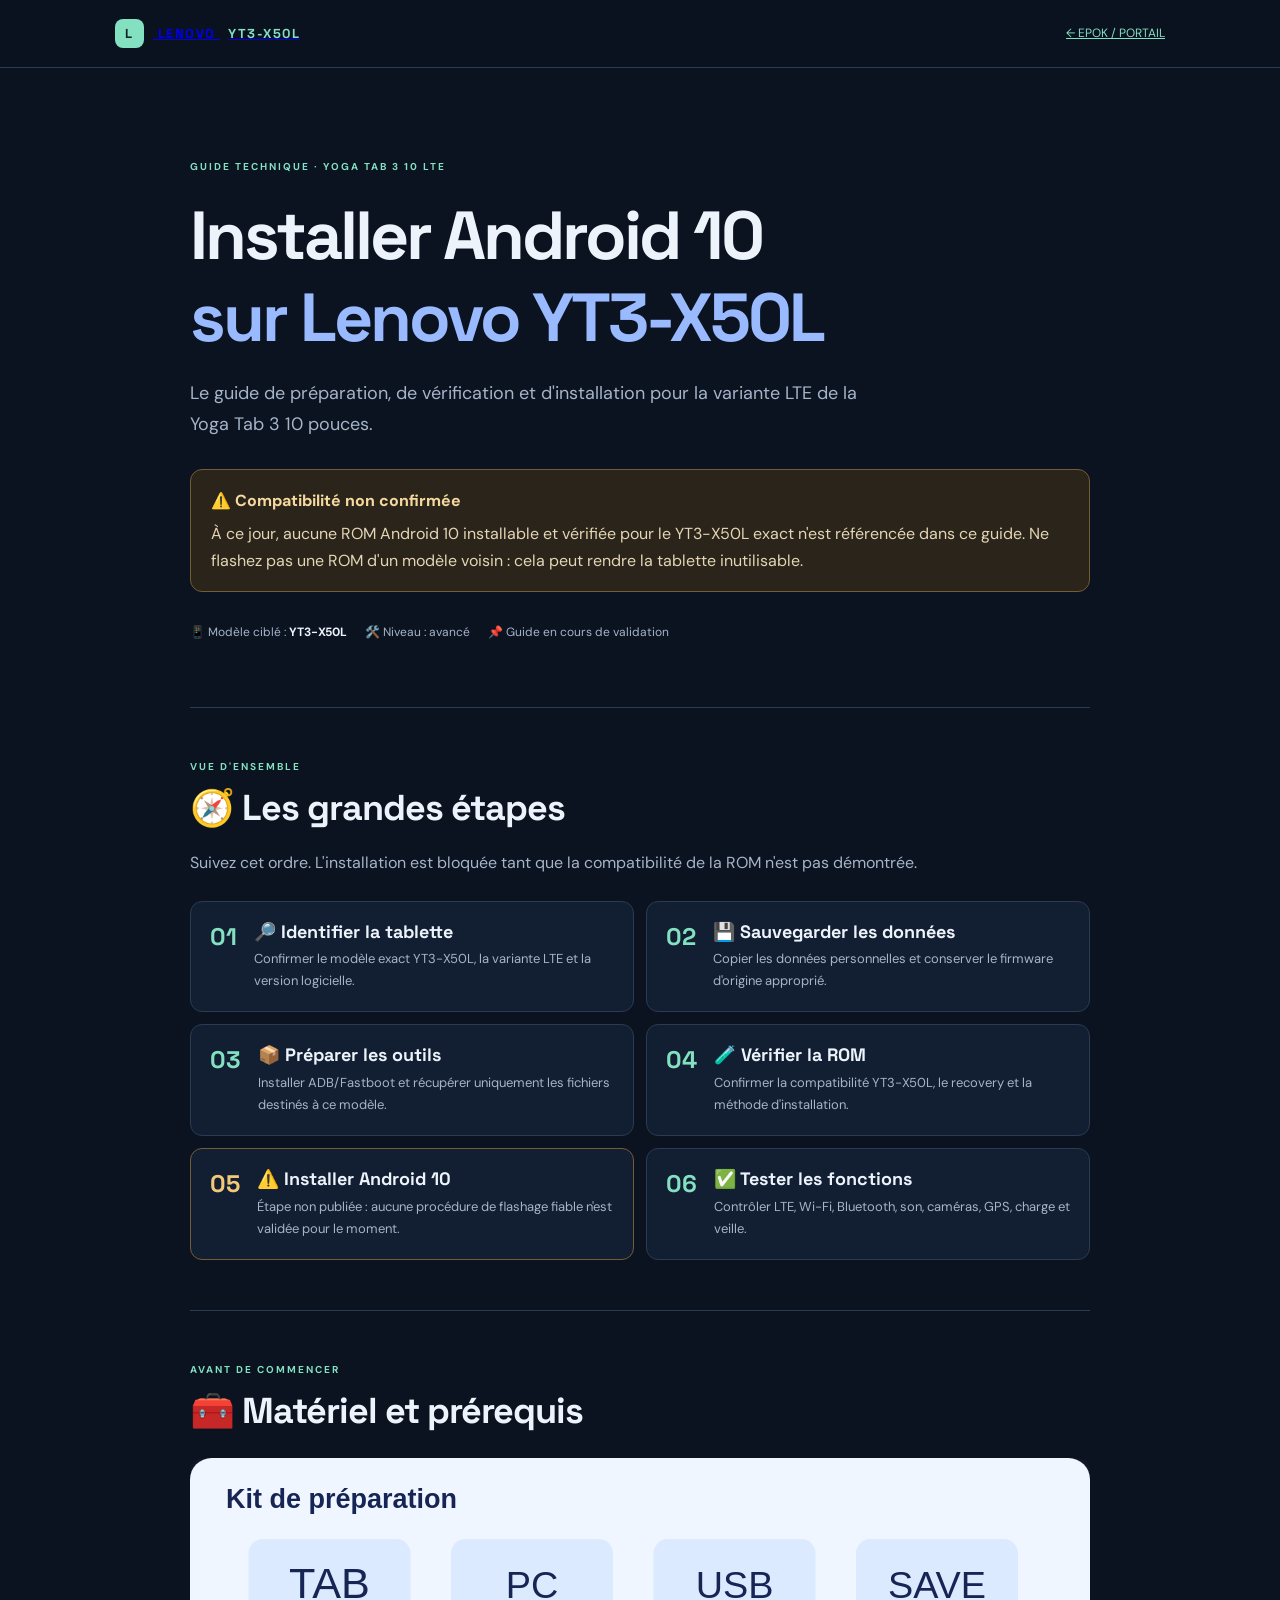
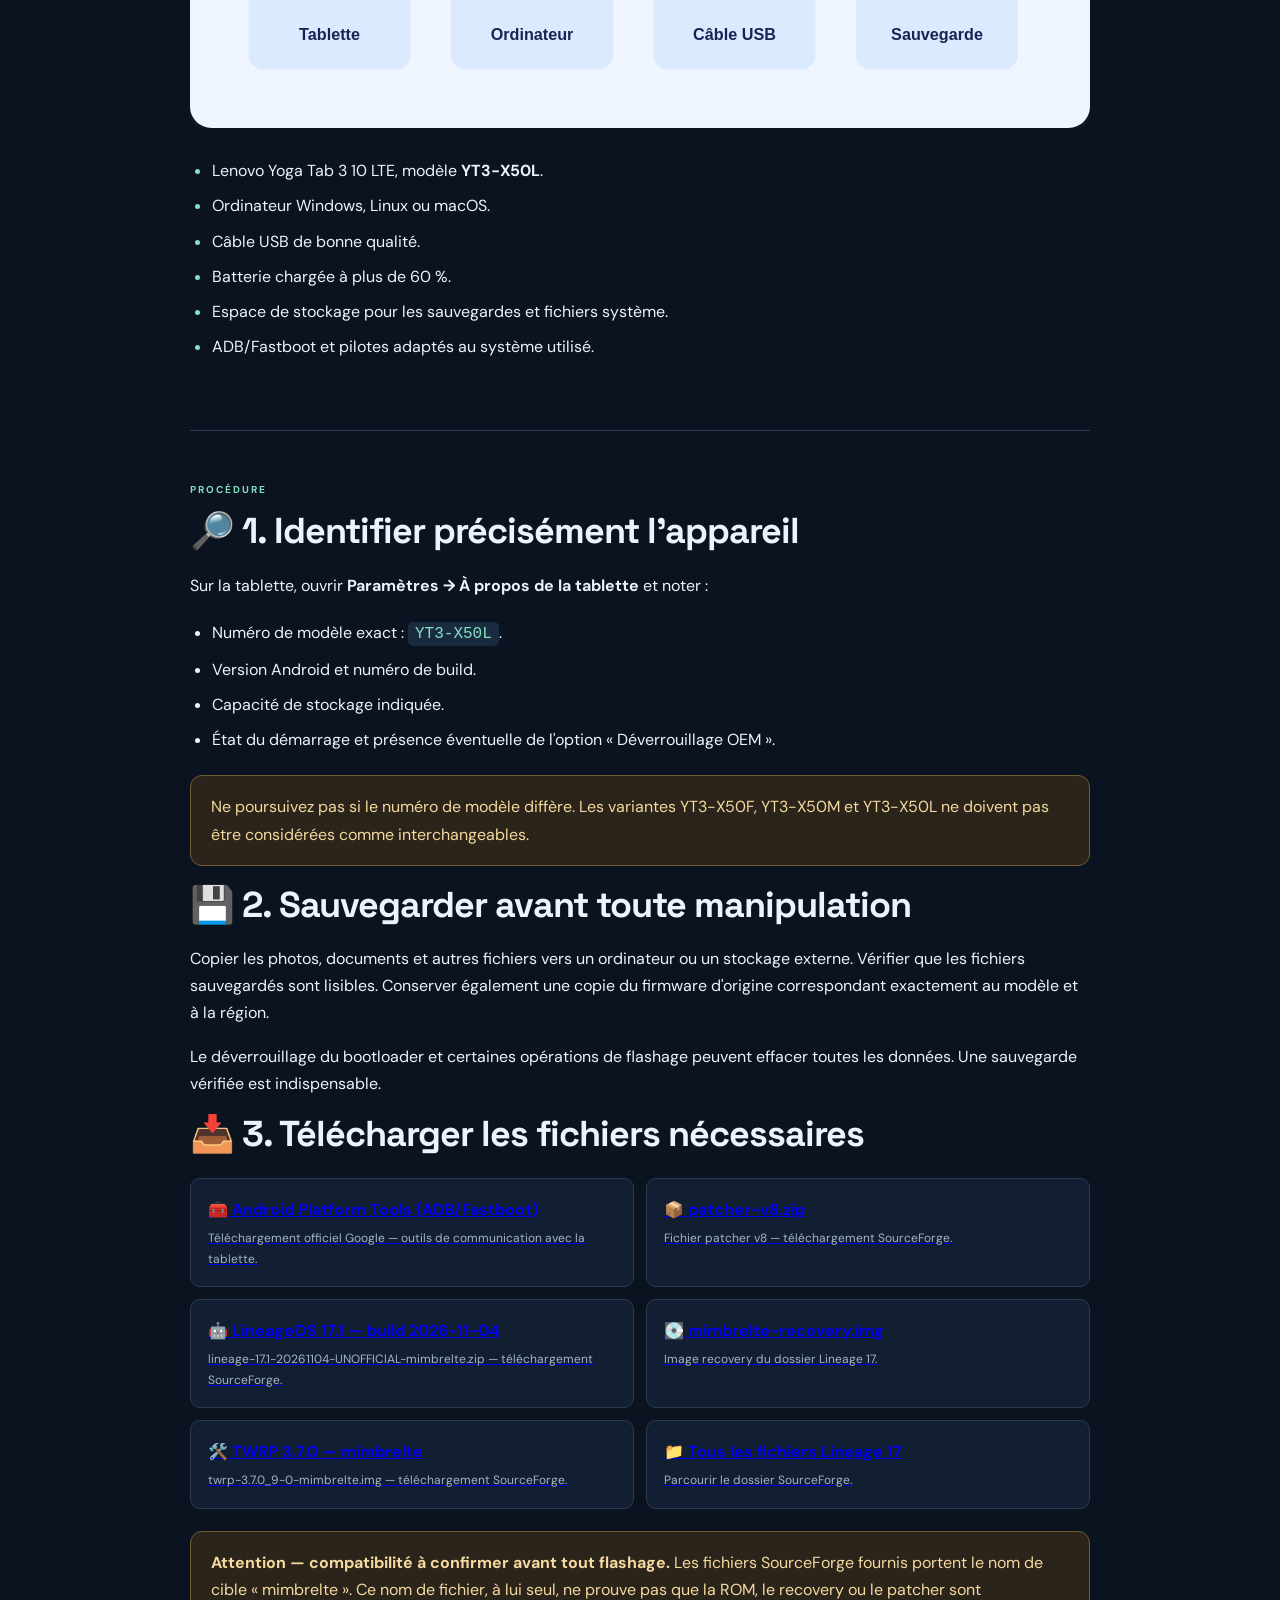
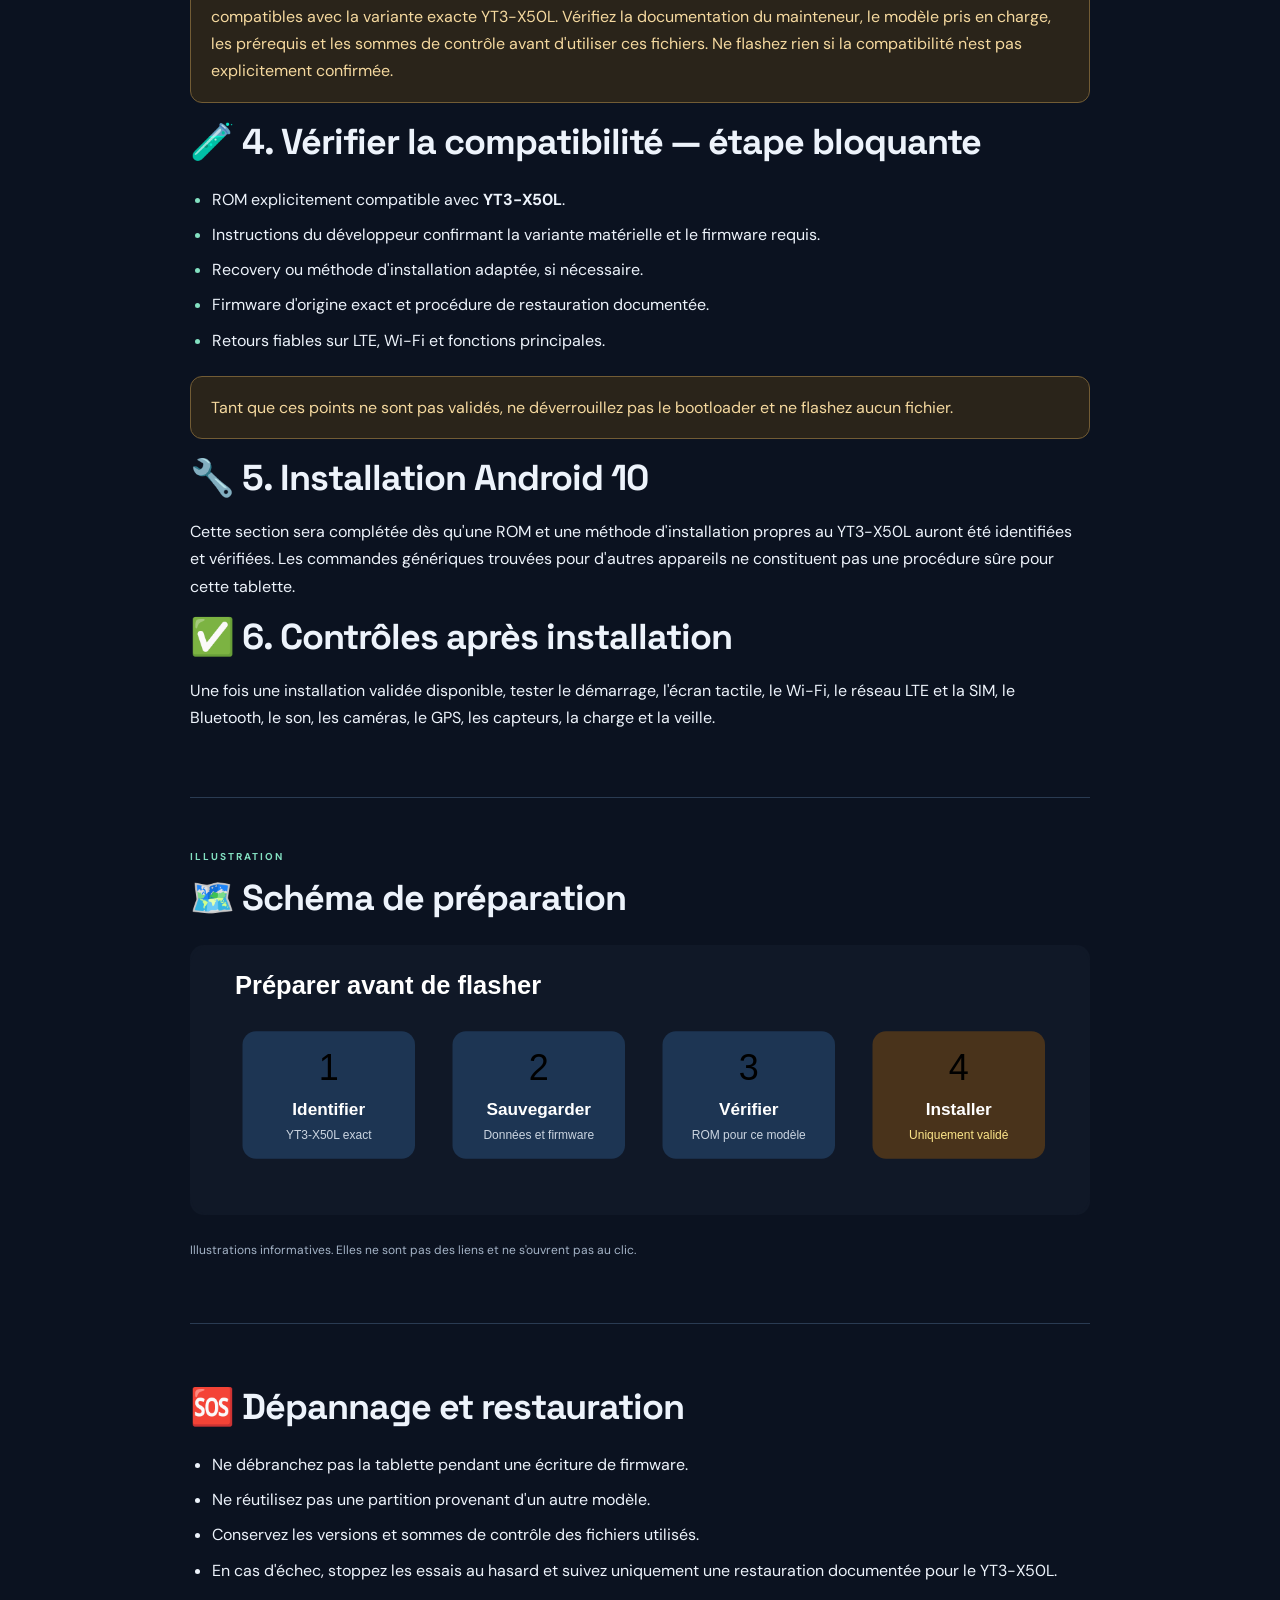
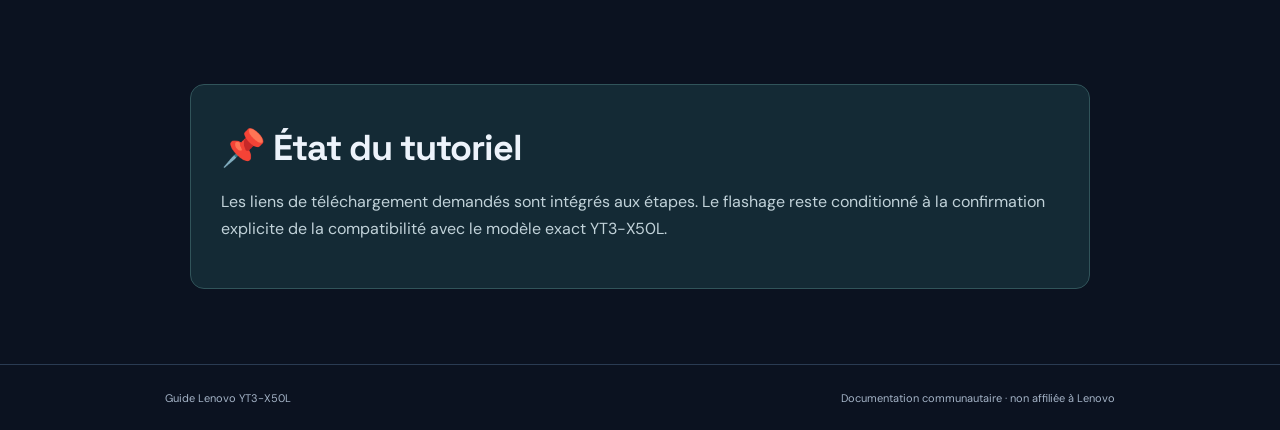
==== android/index.html @ 86de3725 "Remove Production references from portal navigation" ====
<!doctype html>
<html lang="fr">
<head>
<meta charset="utf-8"><meta name="viewport" content="width=device-width,initial-scale=1">
<meta name="theme-color" content="#101827"><meta name="description" content="Tutoriel de préparation Android 10 pour Lenovo Yoga Tab 3 YT3-X50L.">
<title>Android 10 · Lenovo YT3-X50L</title><style>
@import url('https://fonts.googleapis.com/css2?family=DM+Sans:wght@400;500;600;700&family=Space+Grotesk:wght@400;500;600;700&display=swap');
:root{--bg:#0b1220;--panel:#121f32;--line:#2a3b52;--txt:#edf3fb;--muted:#a5b4c7;--mint:#83e0c1;--blue:#9abaff;--amber:#f2c879}*{box-sizing:border-box}html{scroll-behavior:smooth}body{margin:0;background:var(--bg);color:var(--txt);font:16px/1.7 'DM Sans',sans-serif}.top{height:68px;padding:0 max(calc((100vw - 1050px)/2),24px);display:flex;align-items:center;justify-content:space-between;border-bottom:1px solid var(--line);position:sticky;top:0;background:#0b1220ed;backdrop-filter:blur(12px);z-index:5}.brand{font:700 13px 'Space Grotesk';letter-spacing:1.5px}.brand i{font-style:normal;color:var(--mint);margin-left:8px}.logo{display:inline-grid;place-items:center;background:var(--mint);color:#10251f;width:29px;height:29px;border-radius:8px;margin-right:9px}.github{font-size:12px;color:var(--mint)}main{max-width:950px;padding:0 25px;margin:auto}.hero{padding:90px 0 65px}.eyebrow{font-size:10px;letter-spacing:2px;font-weight:700;color:var(--mint)}h1,h2,h3{font-family:'Space Grotesk',sans-serif;line-height:1.2}h1{font-size:clamp(40px,7vw,68px);letter-spacing:-3px;margin:20px 0}h1 span{color:var(--blue)}h2{font-size:clamp(26px,4vw,36px);letter-spacing:-1px;margin:12px 0 18px}h3{font-size:18px;margin:0 0 6px}.lead{font-size:18px;color:var(--muted);max-width:690px}.notice,.warning{border:1px solid #725c35;background:#2a241a;border-radius:12px;padding:17px 20px;color:#f5d99f}.notice{margin:30px 0}.notice p{margin:5px 0 0;color:#e4d5b5}.meta{display:flex;gap:18px;flex-wrap:wrap;color:var(--muted);font-size:12px}.meta b{color:var(--txt)}.section{padding:50px 0;border-top:1px solid var(--line)}.muted{color:var(--muted)}.steps{display:grid;grid-template-columns:1fr 1fr;gap:12px;margin-top:25px}.steps article{display:flex;gap:17px;padding:19px;background:var(--panel);border:1px solid var(--line);border-radius:12px}.steps article>b{font:700 24px 'Space Grotesk';color:var(--mint)}.steps p{color:var(--muted);font-size:13px;margin:0}.steps .blocked{border-color:#765c35}.steps .blocked>b{color:var(--amber)}.diagram{display:block;width:100%;height:auto;border-radius:14px;margin:25px 0;background:#101827;pointer-events:none;user-select:none;-webkit-user-drag:none}.check,section ul{padding-left:22px}li{padding:4px 0}.check li::marker{color:var(--mint)}code{background:#1a2b40;padding:3px 7px;border-radius:5px;color:var(--mint)}.warning{margin:18px 0}.resources{display:grid;grid-template-columns:1fr 1fr;gap:12px;margin:22px 0}.resources a{padding:17px;background:var(--panel);border:1px solid var(--line);border-radius:10px;display:flex;flex-direction:column;gap:5px}.resources a:hover{border-color:var(--mint)}.resources span{font-size:12px;color:var(--muted)}.small{font-size:12px}.end{margin:30px 0 75px;padding:30px;background:#142a35;border:1px solid #31545a;border-radius:14px}.end p{color:#c1d2d9}.button{display:inline-block;background:var(--mint);color:#10251f;font-weight:700;padding:11px 17px;border-radius:8px;font-size:13px}footer{border-top:1px solid var(--line);padding:24px max(calc((100vw - 950px)/2),24px);display:flex;justify-content:space-between;gap:15px;color:var(--muted);font-size:11px}@media(max-width:650px){.steps,.resources{grid-template-columns:1fr}.hero{padding:65px 0 48px}h1{letter-spacing:-2px}.meta{gap:8px 15px}.top{padding:0 18px}footer{padding:22px;flex-direction:column}}

</style>
</head>
<body>
<header class="top"><a class="brand" href="../"><span class="logo">L</span> LENOVO <i>YT3-X50L</i></a><a class="github" href="../">← EPOK / PORTAIL</a></header>
<main id="top">
<section class="hero"><div class="eyebrow">GUIDE TECHNIQUE · YOGA TAB 3 10 LTE</div><h1>Installer Android 10<br><span>sur Lenovo YT3-X50L</span></h1><p class="lead">Le guide de préparation, de vérification et d'installation pour la variante LTE de la Yoga Tab 3 10 pouces.</p><div class="notice"><strong>⚠️ Compatibilité non confirmée</strong><p>À ce jour, aucune ROM Android 10 installable et vérifiée pour le YT3-X50L exact n'est référencée dans ce guide. Ne flashez pas une ROM d'un modèle voisin : cela peut rendre la tablette inutilisable.</p></div><div class="meta"><span>📱 Modèle ciblé : <b>YT3-X50L</b></span><span>🛠️ Niveau : avancé</span><span>📌 Guide en cours de validation</span></div></section>
<section class="section"><div class="eyebrow">VUE D'ENSEMBLE</div><h2>🧭 Les grandes étapes</h2><p class="muted">Suivez cet ordre. L'installation est bloquée tant que la compatibilité de la ROM n'est pas démontrée.</p>
<div class="steps">
<article><b>01</b><div><h3>🔎 Identifier la tablette</h3><p>Confirmer le modèle exact YT3-X50L, la variante LTE et la version logicielle.</p></div></article>
<article><b>02</b><div><h3>💾 Sauvegarder les données</h3><p>Copier les données personnelles et conserver le firmware d'origine approprié.</p></div></article>
<article><b>03</b><div><h3>📦 Préparer les outils</h3><p>Installer ADB/Fastboot et récupérer uniquement les fichiers destinés à ce modèle.</p></div></article>
<article><b>04</b><div><h3>🧪 Vérifier la ROM</h3><p>Confirmer la compatibilité YT3-X50L, le recovery et la méthode d'installation.</p></div></article>
<article class="blocked"><b>05</b><div><h3>⚠️ Installer Android 10</h3><p>Étape non publiée : aucune procédure de flashage fiable n'est validée pour le moment.</p></div></article>
<article><b>06</b><div><h3>✅ Tester les fonctions</h3><p>Contrôler LTE, Wi-Fi, Bluetooth, son, caméras, GPS, charge et veille.</p></div></article>
</div></section>
<section class="section"><div class="eyebrow">AVANT DE COMMENCER</div><h2>🧰 Matériel et prérequis</h2><img class="diagram" src="../images/materiel.svg" alt="Illustration du matériel nécessaire : tablette, ordinateur, câble USB et sauvegarde"><ul class="check"><li>Lenovo Yoga Tab 3 10 LTE, modèle <b>YT3-X50L</b>.</li><li>Ordinateur Windows, Linux ou macOS.</li><li>Câble USB de bonne qualité.</li><li>Batterie chargée à plus de 60 %.</li><li>Espace de stockage pour les sauvegardes et fichiers système.</li><li>ADB/Fastboot et pilotes adaptés au système utilisé.</li></ul></section>
<section class="section"><div class="eyebrow">PROCÉDURE</div><h2 id="identifier">🔎 1. Identifier précisément l'appareil</h2><p>Sur la tablette, ouvrir <b>Paramètres → À propos de la tablette</b> et noter :</p><ul><li>Numéro de modèle exact : <code>YT3-X50L</code>.</li><li>Version Android et numéro de build.</li><li>Capacité de stockage indiquée.</li><li>État du démarrage et présence éventuelle de l'option « Déverrouillage OEM ».</li></ul><p class="warning">Ne poursuivez pas si le numéro de modèle diffère. Les variantes YT3-X50F, YT3-X50M et YT3-X50L ne doivent pas être considérées comme interchangeables.</p>
<h2 id="sauvegarder">💾 2. Sauvegarder avant toute manipulation</h2><p>Copier les photos, documents et autres fichiers vers un ordinateur ou un stockage externe. Vérifier que les fichiers sauvegardés sont lisibles. Conserver également une copie du firmware d'origine correspondant exactement au modèle et à la région.</p><p>Le déverrouillage du bootloader et certaines opérations de flashage peuvent effacer toutes les données. Une sauvegarde vérifiée est indispensable.</p>
<h2 id="telechargements">📥 3. Télécharger les fichiers nécessaires</h2><div class="resources">
<a href="https://developer.android.com/tools/releases/platform-tools?hl=fr" target="_blank" rel="noopener noreferrer"><b>🧰 Android Platform Tools (ADB/Fastboot)</b><span>Téléchargement officiel Google — outils de communication avec la tablette.</span></a>
<a href="https://sourceforge.net/projects/lenovo-yoga-tab-3-builds/files/Lineage%2017/patcher-v8.zip/download" target="_blank" rel="noopener noreferrer"><b>📦 patcher-v8.zip</b><span>Fichier patcher v8 — téléchargement SourceForge.</span></a>
<a href="https://sourceforge.net/projects/lenovo-yoga-tab-3-builds/files/Lineage%2017/lineage-17.1-20261104-UNOFFICIAL-mimbrelte.zip/download" target="_blank" rel="noopener noreferrer"><b>🤖 LineageOS 17.1 — build 2026-11-04</b><span>lineage-17.1-20261104-UNOFFICIAL-mimbrelte.zip — téléchargement SourceForge.</span></a>
<a href="https://sourceforge.net/projects/lenovo-yoga-tab-3-builds/files/Lineage%2017/mimbrelte-recovery.img/download" target="_blank" rel="noopener noreferrer"><b>💽 mimbrelte-recovery.img</b><span>Image recovery du dossier Lineage 17.</span></a>
<a href="https://sourceforge.net/projects/twrp-msm8909/files/twrp-3.7.0_9-0-mimbrelte.img/download" target="_blank" rel="noopener noreferrer"><b>🛠️ TWRP 3.7.0 — mimbrelte</b><span>twrp-3.7.0_9-0-mimbrelte.img — téléchargement SourceForge.</span></a>
<a href="https://sourceforge.net/projects/lenovo-yoga-tab-3-builds/files/Lineage%2017/" target="_blank" rel="noopener noreferrer"><b>📁 Tous les fichiers Lineage 17</b><span>Parcourir le dossier SourceForge.</span></a>
</div><p class="warning"><b>Attention — compatibilité à confirmer avant tout flashage.</b> Les fichiers SourceForge fournis portent le nom de cible « mimbrelte ». Ce nom de fichier, à lui seul, ne prouve pas que la ROM, le recovery ou le patcher sont compatibles avec la variante exacte YT3-X50L. Vérifiez la documentation du mainteneur, le modèle pris en charge, les prérequis et les sommes de contrôle avant d'utiliser ces fichiers. Ne flashez rien si la compatibilité n'est pas explicitement confirmée.</p>
<h2 id="compatibilite">🧪 4. Vérifier la compatibilité — étape bloquante</h2><ul class="check"><li>ROM explicitement compatible avec <b>YT3-X50L</b>.</li><li>Instructions du développeur confirmant la variante matérielle et le firmware requis.</li><li>Recovery ou méthode d'installation adaptée, si nécessaire.</li><li>Firmware d'origine exact et procédure de restauration documentée.</li><li>Retours fiables sur LTE, Wi-Fi et fonctions principales.</li></ul><p class="warning">Tant que ces points ne sont pas validés, ne déverrouillez pas le bootloader et ne flashez aucun fichier.</p>
<h2 id="installation">🔧 5. Installation Android 10</h2><p>Cette section sera complétée dès qu'une ROM et une méthode d'installation propres au YT3-X50L auront été identifiées et vérifiées. Les commandes génériques trouvées pour d'autres appareils ne constituent pas une procédure sûre pour cette tablette.</p>
<h2 id="tests">✅ 6. Contrôles après installation</h2><p>Une fois une installation validée disponible, tester le démarrage, l'écran tactile, le Wi-Fi, le réseau LTE et la SIM, le Bluetooth, le son, les caméras, le GPS, les capteurs, la charge et la veille.</p></section>
<section class="section"><div class="eyebrow">ILLUSTRATION</div><h2>🗺️ Schéma de préparation</h2><img class="diagram" src="../images/etapes.svg" alt="Schéma des étapes : identifier, sauvegarder, vérifier et installer uniquement si compatible"><p class="muted small">Illustrations informatives. Elles ne sont pas des liens et ne s'ouvrent pas au clic.</p></section>
<section class="section"><h2>🆘 Dépannage et restauration</h2><ul><li>Ne débranchez pas la tablette pendant une écriture de firmware.</li><li>Ne réutilisez pas une partition provenant d'un autre modèle.</li><li>Conservez les versions et sommes de contrôle des fichiers utilisés.</li><li>En cas d'échec, stoppez les essais au hasard et suivez uniquement une restauration documentée pour le YT3-X50L.</li></ul></section>
<section class="end"><h2>📌 État du tutoriel</h2><p>Les liens de téléchargement demandés sont intégrés aux étapes. Le flashage reste conditionné à la confirmation explicite de la compatibilité avec le modèle exact YT3-X50L.</p></section>
</main><footer><span>Guide Lenovo YT3-X50L</span><span>Documentation communautaire · non affiliée à Lenovo</span></footer>
</body></html>
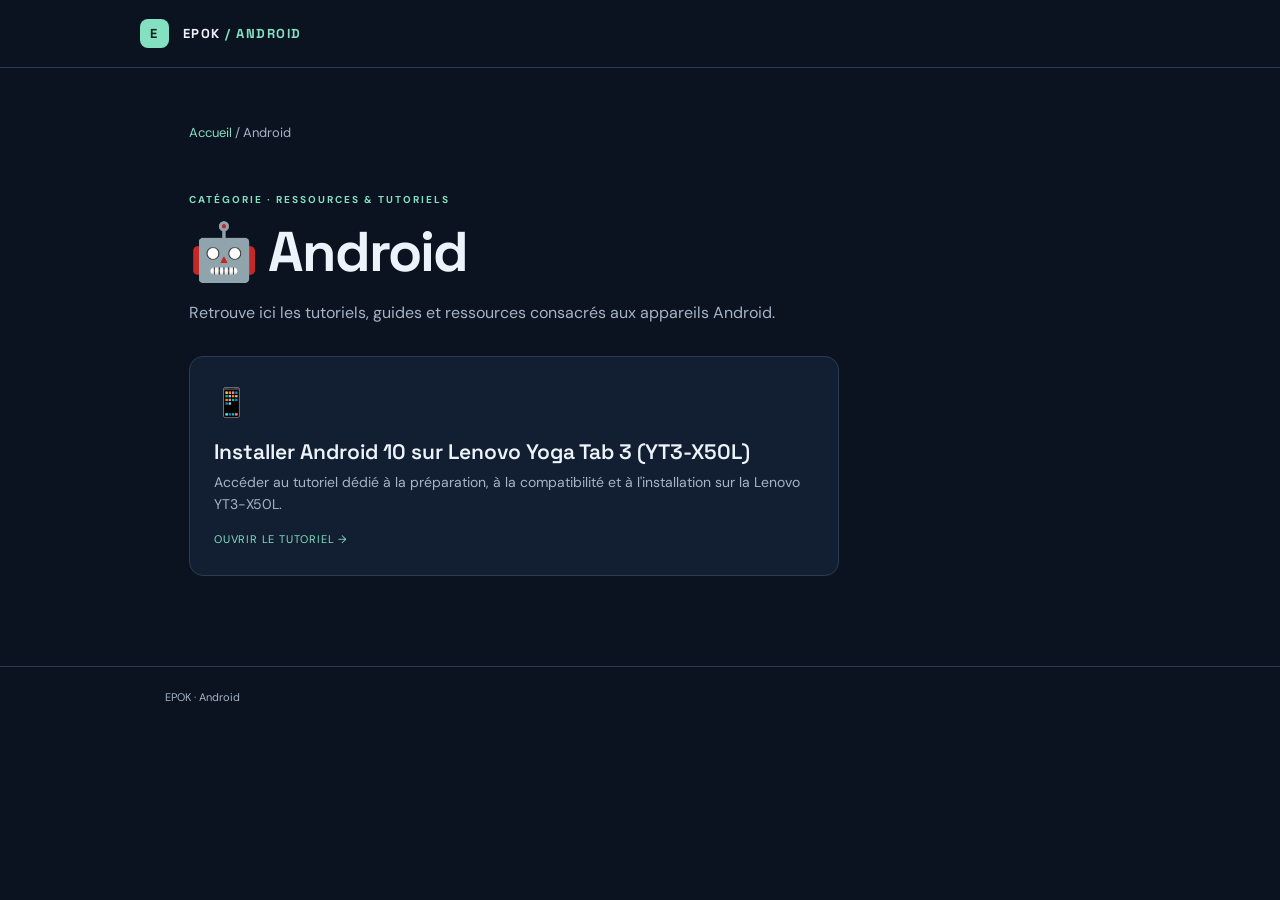
==== commit 3adee82a: "Make Android index a category page linking to Lenovo tutorial" ====
--- a/android/index.html
+++ b/android/index.html
@@ -1,43 +1,41 @@
 <!doctype html>
 <html lang="fr">
 <head>
-<meta charset="utf-8"><meta name="viewport" content="width=device-width,initial-scale=1">
-<meta name="theme-color" content="#101827"><meta name="description" content="Tutoriel de préparation Android 10 pour Lenovo Yoga Tab 3 YT3-X50L.">
-<title>Android 10 · Lenovo YT3-X50L</title><style>
+<meta charset="utf-8">
+<meta name="viewport" content="width=device-width,initial-scale=1">
+<meta name="theme-color" content="#0b1220">
+<meta name="description" content="Accès aux ressources et tutoriels Android.">
+<title>Android · EPOK</title>
+<style>
 @import url('https://fonts.googleapis.com/css2?family=DM+Sans:wght@400;500;600;700&family=Space+Grotesk:wght@400;500;600;700&display=swap');
-:root{--bg:#0b1220;--panel:#121f32;--line:#2a3b52;--txt:#edf3fb;--muted:#a5b4c7;--mint:#83e0c1;--blue:#9abaff;--amber:#f2c879}*{box-sizing:border-box}html{scroll-behavior:smooth}body{margin:0;background:var(--bg);color:var(--txt);font:16px/1.7 'DM Sans',sans-serif}.top{height:68px;padding:0 max(calc((100vw - 1050px)/2),24px);display:flex;align-items:center;justify-content:space-between;border-bottom:1px solid var(--line);position:sticky;top:0;background:#0b1220ed;backdrop-filter:blur(12px);z-index:5}.brand{font:700 13px 'Space Grotesk';letter-spacing:1.5px}.brand i{font-style:normal;color:var(--mint);margin-left:8px}.logo{display:inline-grid;place-items:center;background:var(--mint);color:#10251f;width:29px;height:29px;border-radius:8px;margin-right:9px}.github{font-size:12px;color:var(--mint)}main{max-width:950px;padding:0 25px;margin:auto}.hero{padding:90px 0 65px}.eyebrow{font-size:10px;letter-spacing:2px;font-weight:700;color:var(--mint)}h1,h2,h3{font-family:'Space Grotesk',sans-serif;line-height:1.2}h1{font-size:clamp(40px,7vw,68px);letter-spacing:-3px;margin:20px 0}h1 span{color:var(--blue)}h2{font-size:clamp(26px,4vw,36px);letter-spacing:-1px;margin:12px 0 18px}h3{font-size:18px;margin:0 0 6px}.lead{font-size:18px;color:var(--muted);max-width:690px}.notice,.warning{border:1px solid #725c35;background:#2a241a;border-radius:12px;padding:17px 20px;color:#f5d99f}.notice{margin:30px 0}.notice p{margin:5px 0 0;color:#e4d5b5}.meta{display:flex;gap:18px;flex-wrap:wrap;color:var(--muted);font-size:12px}.meta b{color:var(--txt)}.section{padding:50px 0;border-top:1px solid var(--line)}.muted{color:var(--muted)}.steps{display:grid;grid-template-columns:1fr 1fr;gap:12px;margin-top:25px}.steps article{display:flex;gap:17px;padding:19px;background:var(--panel);border:1px solid var(--line);border-radius:12px}.steps article>b{font:700 24px 'Space Grotesk';color:var(--mint)}.steps p{color:var(--muted);font-size:13px;margin:0}.steps .blocked{border-color:#765c35}.steps .blocked>b{color:var(--amber)}.diagram{display:block;width:100%;height:auto;border-radius:14px;margin:25px 0;background:#101827;pointer-events:none;user-select:none;-webkit-user-drag:none}.check,section ul{padding-left:22px}li{padding:4px 0}.check li::marker{color:var(--mint)}code{background:#1a2b40;padding:3px 7px;border-radius:5px;color:var(--mint)}.warning{margin:18px 0}.resources{display:grid;grid-template-columns:1fr 1fr;gap:12px;margin:22px 0}.resources a{padding:17px;background:var(--panel);border:1px solid var(--line);border-radius:10px;display:flex;flex-direction:column;gap:5px}.resources a:hover{border-color:var(--mint)}.resources span{font-size:12px;color:var(--muted)}.small{font-size:12px}.end{margin:30px 0 75px;padding:30px;background:#142a35;border:1px solid #31545a;border-radius:14px}.end p{color:#c1d2d9}.button{display:inline-block;background:var(--mint);color:#10251f;font-weight:700;padding:11px 17px;border-radius:8px;font-size:13px}footer{border-top:1px solid var(--line);padding:24px max(calc((100vw - 950px)/2),24px);display:flex;justify-content:space-between;gap:15px;color:var(--muted);font-size:11px}@media(max-width:650px){.steps,.resources{grid-template-columns:1fr}.hero{padding:65px 0 48px}h1{letter-spacing:-2px}.meta{gap:8px 15px}.top{padding:0 18px}footer{padding:22px;flex-direction:column}}
-
+:root{--bg:#0b1220;--panel:#121f32;--line:#2a3b52;--txt:#edf3fb;--muted:#a5b4c7;--mint:#83e0c1;--blue:#9abaff}
+*{box-sizing:border-box}body{margin:0;background:var(--bg);color:var(--txt);font:16px/1.6 'DM Sans',sans-serif}
+.top{height:68px;padding:0 max(calc((100vw - 1000px)/2),24px);display:flex;align-items:center;border-bottom:1px solid var(--line)}
+a{color:inherit;text-decoration:none}.brand{font:700 13px 'Space Grotesk';letter-spacing:1.5px}
+.logo{display:inline-grid;place-items:center;background:var(--mint);color:#10251f;width:29px;height:29px;border-radius:8px;margin-right:9px}
+main{max-width:950px;margin:auto;padding:55px 24px 90px}.crumb{font-size:13px;color:var(--muted)}.crumb a{color:var(--mint)}
+.eyebrow{font-size:10px;letter-spacing:2px;color:var(--mint);font-weight:700;margin-top:48px}
+h1{font:700 clamp(36px,6vw,56px)/1.15 'Space Grotesk';letter-spacing:-2px;margin:12px 0}
+.lead{color:var(--muted);max-width:680px}.card{display:block;margin-top:30px;padding:24px;background:var(--panel);border:1px solid var(--line);border-radius:14px;max-width:650px;transition:.2s}
+.card:hover{border-color:var(--mint);transform:translateY(-2px)}.ico{font-size:28px}.card h2{font:600 21px 'Space Grotesk';margin:12px 0 6px}.card p{font-size:14px;color:var(--muted);margin:0}
+.tag{display:inline-block;margin-top:16px;font-size:11px;color:var(--mint);letter-spacing:.8px;text-transform:uppercase}
+footer{border-top:1px solid var(--line);padding:22px max(calc((100vw - 950px)/2),24px);color:var(--muted);font-size:11px}
 </style>
 </head>
 <body>
-<header class="top"><a class="brand" href="../"><span class="logo">L</span> LENOVO <i>YT3-X50L</i></a><a class="github" href="../">← EPOK / PORTAIL</a></header>
-<main id="top">
-<section class="hero"><div class="eyebrow">GUIDE TECHNIQUE · YOGA TAB 3 10 LTE</div><h1>Installer Android 10<br><span>sur Lenovo YT3-X50L</span></h1><p class="lead">Le guide de préparation, de vérification et d'installation pour la variante LTE de la Yoga Tab 3 10 pouces.</p><div class="notice"><strong>⚠️ Compatibilité non confirmée</strong><p>À ce jour, aucune ROM Android 10 installable et vérifiée pour le YT3-X50L exact n'est référencée dans ce guide. Ne flashez pas une ROM d'un modèle voisin : cela peut rendre la tablette inutilisable.</p></div><div class="meta"><span>📱 Modèle ciblé : <b>YT3-X50L</b></span><span>🛠️ Niveau : avancé</span><span>📌 Guide en cours de validation</span></div></section>
-<section class="section"><div class="eyebrow">VUE D'ENSEMBLE</div><h2>🧭 Les grandes étapes</h2><p class="muted">Suivez cet ordre. L'installation est bloquée tant que la compatibilité de la ROM n'est pas démontrée.</p>
-<div class="steps">
-<article><b>01</b><div><h3>🔎 Identifier la tablette</h3><p>Confirmer le modèle exact YT3-X50L, la variante LTE et la version logicielle.</p></div></article>
-<article><b>02</b><div><h3>💾 Sauvegarder les données</h3><p>Copier les données personnelles et conserver le firmware d'origine approprié.</p></div></article>
-<article><b>03</b><div><h3>📦 Préparer les outils</h3><p>Installer ADB/Fastboot et récupérer uniquement les fichiers destinés à ce modèle.</p></div></article>
-<article><b>04</b><div><h3>🧪 Vérifier la ROM</h3><p>Confirmer la compatibilité YT3-X50L, le recovery et la méthode d'installation.</p></div></article>
-<article class="blocked"><b>05</b><div><h3>⚠️ Installer Android 10</h3><p>Étape non publiée : aucune procédure de flashage fiable n'est validée pour le moment.</p></div></article>
-<article><b>06</b><div><h3>✅ Tester les fonctions</h3><p>Contrôler LTE, Wi-Fi, Bluetooth, son, caméras, GPS, charge et veille.</p></div></article>
-</div></section>
-<section class="section"><div class="eyebrow">AVANT DE COMMENCER</div><h2>🧰 Matériel et prérequis</h2><img class="diagram" src="../images/materiel.svg" alt="Illustration du matériel nécessaire : tablette, ordinateur, câble USB et sauvegarde"><ul class="check"><li>Lenovo Yoga Tab 3 10 LTE, modèle <b>YT3-X50L</b>.</li><li>Ordinateur Windows, Linux ou macOS.</li><li>Câble USB de bonne qualité.</li><li>Batterie chargée à plus de 60 %.</li><li>Espace de stockage pour les sauvegardes et fichiers système.</li><li>ADB/Fastboot et pilotes adaptés au système utilisé.</li></ul></section>
-<section class="section"><div class="eyebrow">PROCÉDURE</div><h2 id="identifier">🔎 1. Identifier précisément l'appareil</h2><p>Sur la tablette, ouvrir <b>Paramètres → À propos de la tablette</b> et noter :</p><ul><li>Numéro de modèle exact : <code>YT3-X50L</code>.</li><li>Version Android et numéro de build.</li><li>Capacité de stockage indiquée.</li><li>État du démarrage et présence éventuelle de l'option « Déverrouillage OEM ».</li></ul><p class="warning">Ne poursuivez pas si le numéro de modèle diffère. Les variantes YT3-X50F, YT3-X50M et YT3-X50L ne doivent pas être considérées comme interchangeables.</p>
-<h2 id="sauvegarder">💾 2. Sauvegarder avant toute manipulation</h2><p>Copier les photos, documents et autres fichiers vers un ordinateur ou un stockage externe. Vérifier que les fichiers sauvegardés sont lisibles. Conserver également une copie du firmware d'origine correspondant exactement au modèle et à la région.</p><p>Le déverrouillage du bootloader et certaines opérations de flashage peuvent effacer toutes les données. Une sauvegarde vérifiée est indispensable.</p>
-<h2 id="telechargements">📥 3. Télécharger les fichiers nécessaires</h2><div class="resources">
-<a href="https://developer.android.com/tools/releases/platform-tools?hl=fr" target="_blank" rel="noopener noreferrer"><b>🧰 Android Platform Tools (ADB/Fastboot)</b><span>Téléchargement officiel Google — outils de communication avec la tablette.</span></a>
-<a href="https://sourceforge.net/projects/lenovo-yoga-tab-3-builds/files/Lineage%2017/patcher-v8.zip/download" target="_blank" rel="noopener noreferrer"><b>📦 patcher-v8.zip</b><span>Fichier patcher v8 — téléchargement SourceForge.</span></a>
-<a href="https://sourceforge.net/projects/lenovo-yoga-tab-3-builds/files/Lineage%2017/lineage-17.1-20261104-UNOFFICIAL-mimbrelte.zip/download" target="_blank" rel="noopener noreferrer"><b>🤖 LineageOS 17.1 — build 2026-11-04</b><span>lineage-17.1-20261104-UNOFFICIAL-mimbrelte.zip — téléchargement SourceForge.</span></a>
-<a href="https://sourceforge.net/projects/lenovo-yoga-tab-3-builds/files/Lineage%2017/mimbrelte-recovery.img/download" target="_blank" rel="noopener noreferrer"><b>💽 mimbrelte-recovery.img</b><span>Image recovery du dossier Lineage 17.</span></a>
-<a href="https://sourceforge.net/projects/twrp-msm8909/files/twrp-3.7.0_9-0-mimbrelte.img/download" target="_blank" rel="noopener noreferrer"><b>🛠️ TWRP 3.7.0 — mimbrelte</b><span>twrp-3.7.0_9-0-mimbrelte.img — téléchargement SourceForge.</span></a>
-<a href="https://sourceforge.net/projects/lenovo-yoga-tab-3-builds/files/Lineage%2017/" target="_blank" rel="noopener noreferrer"><b>📁 Tous les fichiers Lineage 17</b><span>Parcourir le dossier SourceForge.</span></a>
-</div><p class="warning"><b>Attention — compatibilité à confirmer avant tout flashage.</b> Les fichiers SourceForge fournis portent le nom de cible « mimbrelte ». Ce nom de fichier, à lui seul, ne prouve pas que la ROM, le recovery ou le patcher sont compatibles avec la variante exacte YT3-X50L. Vérifiez la documentation du mainteneur, le modèle pris en charge, les prérequis et les sommes de contrôle avant d'utiliser ces fichiers. Ne flashez rien si la compatibilité n'est pas explicitement confirmée.</p>
-<h2 id="compatibilite">🧪 4. Vérifier la compatibilité — étape bloquante</h2><ul class="check"><li>ROM explicitement compatible avec <b>YT3-X50L</b>.</li><li>Instructions du développeur confirmant la variante matérielle et le firmware requis.</li><li>Recovery ou méthode d'installation adaptée, si nécessaire.</li><li>Firmware d'origine exact et procédure de restauration documentée.</li><li>Retours fiables sur LTE, Wi-Fi et fonctions principales.</li></ul><p class="warning">Tant que ces points ne sont pas validés, ne déverrouillez pas le bootloader et ne flashez aucun fichier.</p>
-<h2 id="installation">🔧 5. Installation Android 10</h2><p>Cette section sera complétée dès qu'une ROM et une méthode d'installation propres au YT3-X50L auront été identifiées et vérifiées. Les commandes génériques trouvées pour d'autres appareils ne constituent pas une procédure sûre pour cette tablette.</p>
-<h2 id="tests">✅ 6. Contrôles après installation</h2><p>Une fois une installation validée disponible, tester le démarrage, l'écran tactile, le Wi-Fi, le réseau LTE et la SIM, le Bluetooth, le son, les caméras, le GPS, les capteurs, la charge et la veille.</p></section>
-<section class="section"><div class="eyebrow">ILLUSTRATION</div><h2>🗺️ Schéma de préparation</h2><img class="diagram" src="../images/etapes.svg" alt="Schéma des étapes : identifier, sauvegarder, vérifier et installer uniquement si compatible"><p class="muted small">Illustrations informatives. Elles ne sont pas des liens et ne s'ouvrent pas au clic.</p></section>
-<section class="section"><h2>🆘 Dépannage et restauration</h2><ul><li>Ne débranchez pas la tablette pendant une écriture de firmware.</li><li>Ne réutilisez pas une partition provenant d'un autre modèle.</li><li>Conservez les versions et sommes de contrôle des fichiers utilisés.</li><li>En cas d'échec, stoppez les essais au hasard et suivez uniquement une restauration documentée pour le YT3-X50L.</li></ul></section>
-<section class="end"><h2>📌 État du tutoriel</h2><p>Les liens de téléchargement demandés sont intégrés aux étapes. Le flashage reste conditionné à la confirmation explicite de la compatibilité avec le modèle exact YT3-X50L.</p></section>
-</main><footer><span>Guide Lenovo YT3-X50L</span><span>Documentation communautaire · non affiliée à Lenovo</span></footer>
-</body></html>+<header class="top"><a class="brand" href="../"><span class="logo">E</span> EPOK <span style="color:#83e0c1">/ ANDROID</span></a></header>
+<main>
+<div class="crumb"><a href="../">Accueil</a> / Android</div>
+<div class="eyebrow">CATÉGORIE · RESSOURCES & TUTORIELS</div>
+<h1>🤖 Android</h1>
+<p class="lead">Retrouve ici les tutoriels, guides et ressources consacrés aux appareils Android.</p>
+<a class="card" href="install_android-10_on_lenovo_YT3-X50L">
+<span class="ico">📱</span>
+<h2>Installer Android 10 sur Lenovo Yoga Tab 3 (YT3-X50L)</h2>
+<p>Accéder au tutoriel dédié à la préparation, à la compatibilité et à l'installation sur la Lenovo YT3-X50L.</p>
+<span class="tag">Ouvrir le tutoriel →</span>
+</a>
+</main>
+<footer>EPOK · Android</footer>
+</body>
+</html>
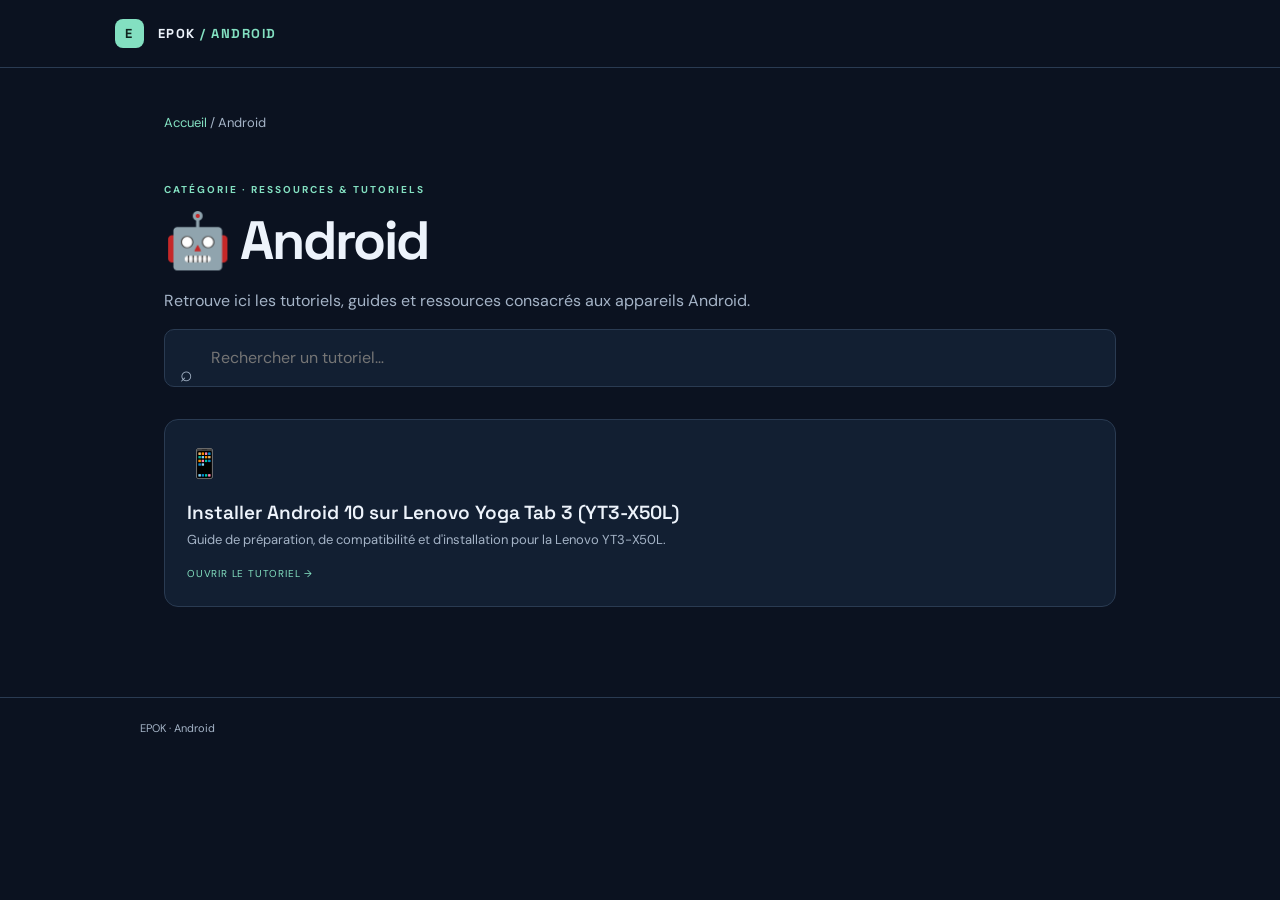
==== commit a698bf83: "Standardize Android category page layout" ====
--- a/android/index.html
+++ b/android/index.html
@@ -1,41 +1,25 @@
 <!doctype html>
-<html lang="fr">
-<head>
-<meta charset="utf-8">
-<meta name="viewport" content="width=device-width,initial-scale=1">
-<meta name="theme-color" content="#0b1220">
-<meta name="description" content="Accès aux ressources et tutoriels Android.">
-<title>Android · EPOK</title>
-<style>
-@import url('https://fonts.googleapis.com/css2?family=DM+Sans:wght@400;500;600;700&family=Space+Grotesk:wght@400;500;600;700&display=swap');
+<html lang="fr"><head><meta charset="utf-8"><meta name="viewport" content="width=device-width,initial-scale=1"><meta name="theme-color" content="#0b1220"><meta name="description" content="Retrouve ici les tutoriels, guides et ressources consacrés aux appareils Android."><title>Android · EPOK</title><style>@import url('https://fonts.googleapis.com/css2?family=DM+Sans:wght@400;500;600;700&family=Space+Grotesk:wght@400;500;600;700&display=swap');
 :root{--bg:#0b1220;--panel:#121f32;--line:#2a3b52;--txt:#edf3fb;--muted:#a5b4c7;--mint:#83e0c1;--blue:#9abaff}
 *{box-sizing:border-box}body{margin:0;background:var(--bg);color:var(--txt);font:16px/1.6 'DM Sans',sans-serif}
-.top{height:68px;padding:0 max(calc((100vw - 1000px)/2),24px);display:flex;align-items:center;border-bottom:1px solid var(--line)}
+.top{height:68px;padding:0 max(calc((100vw - 1050px)/2),24px);display:flex;align-items:center;border-bottom:1px solid var(--line)}
 a{color:inherit;text-decoration:none}.brand{font:700 13px 'Space Grotesk';letter-spacing:1.5px}
 .logo{display:inline-grid;place-items:center;background:var(--mint);color:#10251f;width:29px;height:29px;border-radius:8px;margin-right:9px}
-main{max-width:950px;margin:auto;padding:55px 24px 90px}.crumb{font-size:13px;color:var(--muted)}.crumb a{color:var(--mint)}
+main{max-width:1000px;margin:auto;padding:45px 24px 90px}.crumb{font-size:13px;color:var(--muted)}.crumb a{color:var(--mint)}
 .eyebrow{font-size:10px;letter-spacing:2px;color:var(--mint);font-weight:700;margin-top:48px}
-h1{font:700 clamp(36px,6vw,56px)/1.15 'Space Grotesk';letter-spacing:-2px;margin:12px 0}
-.lead{color:var(--muted);max-width:680px}.card{display:block;margin-top:30px;padding:24px;background:var(--panel);border:1px solid var(--line);border-radius:14px;max-width:650px;transition:.2s}
-.card:hover{border-color:var(--mint);transform:translateY(-2px)}.ico{font-size:28px}.card h2{font:600 21px 'Space Grotesk';margin:12px 0 6px}.card p{font-size:14px;color:var(--muted);margin:0}
-.tag{display:inline-block;margin-top:16px;font-size:11px;color:var(--mint);letter-spacing:.8px;text-transform:uppercase}
-footer{border-top:1px solid var(--line);padding:22px max(calc((100vw - 950px)/2),24px);color:var(--muted);font-size:11px}
-</style>
-</head>
-<body>
-<header class="top"><a class="brand" href="../"><span class="logo">E</span> EPOK <span style="color:#83e0c1">/ ANDROID</span></a></header>
-<main>
-<div class="crumb"><a href="../">Accueil</a> / Android</div>
-<div class="eyebrow">CATÉGORIE · RESSOURCES & TUTORIELS</div>
-<h1>🤖 Android</h1>
-<p class="lead">Retrouve ici les tutoriels, guides et ressources consacrés aux appareils Android.</p>
-<a class="card" href="install_android-10_on_lenovo_YT3-X50L">
-<span class="ico">📱</span>
-<h2>Installer Android 10 sur Lenovo Yoga Tab 3 (YT3-X50L)</h2>
-<p>Accéder au tutoriel dédié à la préparation, à la compatibilité et à l'installation sur la Lenovo YT3-X50L.</p>
-<span class="tag">Ouvrir le tutoriel →</span>
-</a>
-</main>
-<footer>EPOK · Android</footer>
-</body>
-</html>+h1{font:700 clamp(34px,6vw,54px)/1.15 'Space Grotesk';letter-spacing:-2px;margin:12px 0}
+.lead{color:var(--muted);max-width:680px}
+.grid{display:grid;grid-template-columns:repeat(auto-fit,minmax(230px,1fr));gap:14px;margin-top:32px}
+.card{display:block;padding:22px;background:var(--panel);border:1px solid var(--line);border-radius:14px;min-height:155px;transition:.2s}
+.card:hover{border-color:var(--mint);transform:translateY(-2px)}.ico{font-size:28px}
+.card h2{font:600 19px 'Space Grotesk';margin:13px 0 5px}.card p{font-size:13px;color:var(--muted);margin:0}
+.tag{display:inline-block;margin-top:15px;font-size:10px;color:var(--mint);letter-spacing:.8px;text-transform:uppercase}
+.search{position:relative;max-width:650px;margin-top:28px}.search input{width:100%;padding:15px 18px 15px 46px;border:1px solid var(--line);border-radius:10px;background:var(--panel);color:var(--txt);font:inherit;outline:none}
+.search input:focus{border-color:var(--mint)}.search span{position:absolute;left:16px;top:11px;color:var(--muted);font-size:21px}
+.empty{display:none;color:var(--muted);padding:18px;border:1px dashed var(--line);border-radius:10px;margin-top:15px}
+footer{border-top:1px solid var(--line);padding:22px max(calc((100vw - 1000px)/2),24px);color:var(--muted);font-size:11px}</style></head>
+<body><header class="top"><a class="brand" href="../"><span class="logo">E</span> EPOK <span style="color:#83e0c1">/ ANDROID</span></a></header>
+<main><div class="crumb"><a href="../">Accueil</a> / Android</div><div class="eyebrow">CATÉGORIE · RESSOURCES & TUTORIELS</div><h1>🤖 Android</h1><p class="lead">Retrouve ici les tutoriels, guides et ressources consacrés aux appareils Android.</p>
+<label class="search"><span>⌕</span><input id="q" type="search" placeholder="Rechercher un tutoriel…" aria-label="Rechercher un tutoriel"></label>
+<div class="grid" id="grid"><a class="card item" href="install_android-10_on_lenovo_YT3-X50L"><span class="ico">📱</span><h2>Installer Android 10 sur Lenovo Yoga Tab 3 (YT3-X50L)</h2><p>Guide de préparation, de compatibilité et d'installation pour la Lenovo YT3-X50L.</p><span class="tag">Ouvrir le tutoriel →</span></a></div><p class="empty" id="empty">Aucun résultat trouvé.</p></main><footer>EPOK · Android</footer>
+<script>const q=document.getElementById('q'),items=[...document.querySelectorAll('.item')],empty=document.getElementById('empty');q.addEventListener('input',()=>{let n=0;const v=q.value.toLocaleLowerCase('fr').trim();items.forEach(x=>{const ok=x.innerText.toLocaleLowerCase('fr').includes(v);x.style.display=ok?'block':'none';if(ok)n++});empty.style.display=n?'none':'block'});</script></body></html>
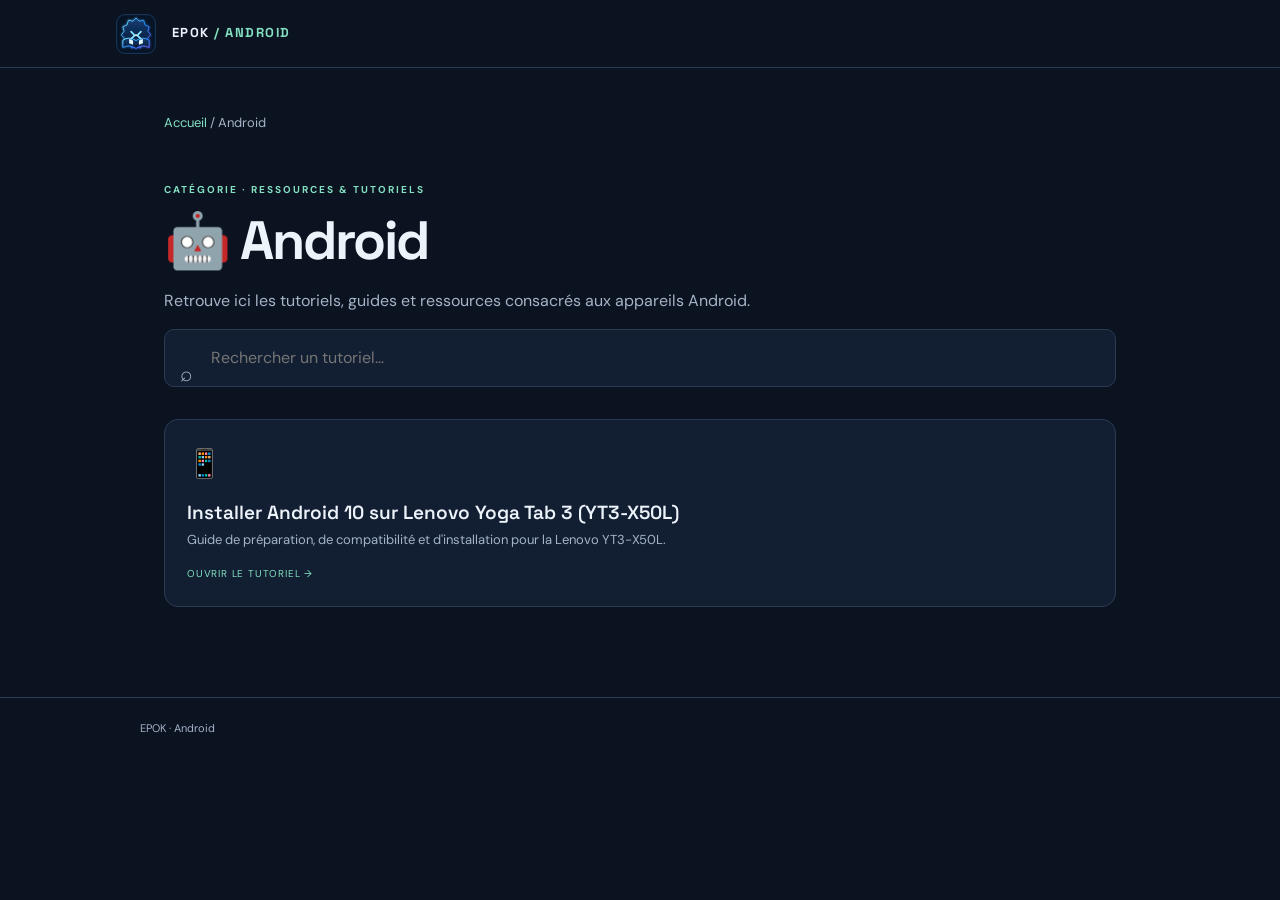
==== commit 02a29c44: "Integrate EPOK logo and favicon" ====
--- a/android/index.html
+++ b/android/index.html
@@ -1,11 +1,11 @@
 <!doctype html>
-<html lang="fr"><head><meta charset="utf-8"><meta name="viewport" content="width=device-width,initial-scale=1"><meta name="theme-color" content="#0b1220"><meta name="description" content="Retrouve ici les tutoriels, guides et ressources consacrés aux appareils Android."><title>Android · EPOK</title><style>@import url('https://fonts.googleapis.com/css2?family=DM+Sans:wght@400;500;600;700&family=Space+Grotesk:wght@400;500;600;700&display=swap');
+<html lang="fr"><head><meta charset="utf-8"><meta name="viewport" content="width=device-width,initial-scale=1"><link rel="icon" type="image/svg+xml" href="../assets/epok-logo.svg"><meta name="theme-color" content="#0b1220"><meta name="description" content="Retrouve ici les tutoriels, guides et ressources consacrés aux appareils Android."><title>Android · EPOK</title><style>@import url('https://fonts.googleapis.com/css2?family=DM+Sans:wght@400;500;600;700&family=Space+Grotesk:wght@400;500;600;700&display=swap');
 :root{--bg:#0b1220;--panel:#121f32;--line:#2a3b52;--txt:#edf3fb;--muted:#a5b4c7;--mint:#83e0c1;--blue:#9abaff}
 *{box-sizing:border-box}body{margin:0;background:var(--bg);color:var(--txt);font:16px/1.6 'DM Sans',sans-serif}
 .top{height:68px;padding:0 max(calc((100vw - 1050px)/2),24px);display:flex;align-items:center;border-bottom:1px solid var(--line)}
 a{color:inherit;text-decoration:none}.brand{font:700 13px 'Space Grotesk';letter-spacing:1.5px}
 .logo{display:inline-grid;place-items:center;background:var(--mint);color:#10251f;width:29px;height:29px;border-radius:8px;margin-right:9px}
-main{max-width:1000px;margin:auto;padding:45px 24px 90px}.crumb{font-size:13px;color:var(--muted)}.crumb a{color:var(--mint)}
+.logo-img{width:42px;height:42px;object-fit:contain;margin-right:10px;vertical-align:middle}main{max-width:1000px;margin:auto;padding:45px 24px 90px}.crumb{font-size:13px;color:var(--muted)}.crumb a{color:var(--mint)}
 .eyebrow{font-size:10px;letter-spacing:2px;color:var(--mint);font-weight:700;margin-top:48px}
 h1{font:700 clamp(34px,6vw,54px)/1.15 'Space Grotesk';letter-spacing:-2px;margin:12px 0}
 .lead{color:var(--muted);max-width:680px}
@@ -18,7 +18,7 @@
 .search input:focus{border-color:var(--mint)}.search span{position:absolute;left:16px;top:11px;color:var(--muted);font-size:21px}
 .empty{display:none;color:var(--muted);padding:18px;border:1px dashed var(--line);border-radius:10px;margin-top:15px}
 footer{border-top:1px solid var(--line);padding:22px max(calc((100vw - 1000px)/2),24px);color:var(--muted);font-size:11px}</style></head>
-<body><header class="top"><a class="brand" href="../"><span class="logo">E</span> EPOK <span style="color:#83e0c1">/ ANDROID</span></a></header>
+<body><header class="top"><a class="brand" href="../"><img class="logo-img" src="../assets/epok-logo.svg" alt="EPOK"> EPOK <span style="color:#83e0c1">/ ANDROID</span></a></header>
 <main><div class="crumb"><a href="../">Accueil</a> / Android</div><div class="eyebrow">CATÉGORIE · RESSOURCES & TUTORIELS</div><h1>🤖 Android</h1><p class="lead">Retrouve ici les tutoriels, guides et ressources consacrés aux appareils Android.</p>
 <label class="search"><span>⌕</span><input id="q" type="search" placeholder="Rechercher un tutoriel…" aria-label="Rechercher un tutoriel"></label>
 <div class="grid" id="grid"><a class="card item" href="install_android-10_on_lenovo_YT3-X50L"><span class="ico">📱</span><h2>Installer Android 10 sur Lenovo Yoga Tab 3 (YT3-X50L)</h2><p>Guide de préparation, de compatibilité et d'installation pour la Lenovo YT3-X50L.</p><span class="tag">Ouvrir le tutoriel →</span></a></div><p class="empty" id="empty">Aucun résultat trouvé.</p></main><footer>EPOK · Android</footer>
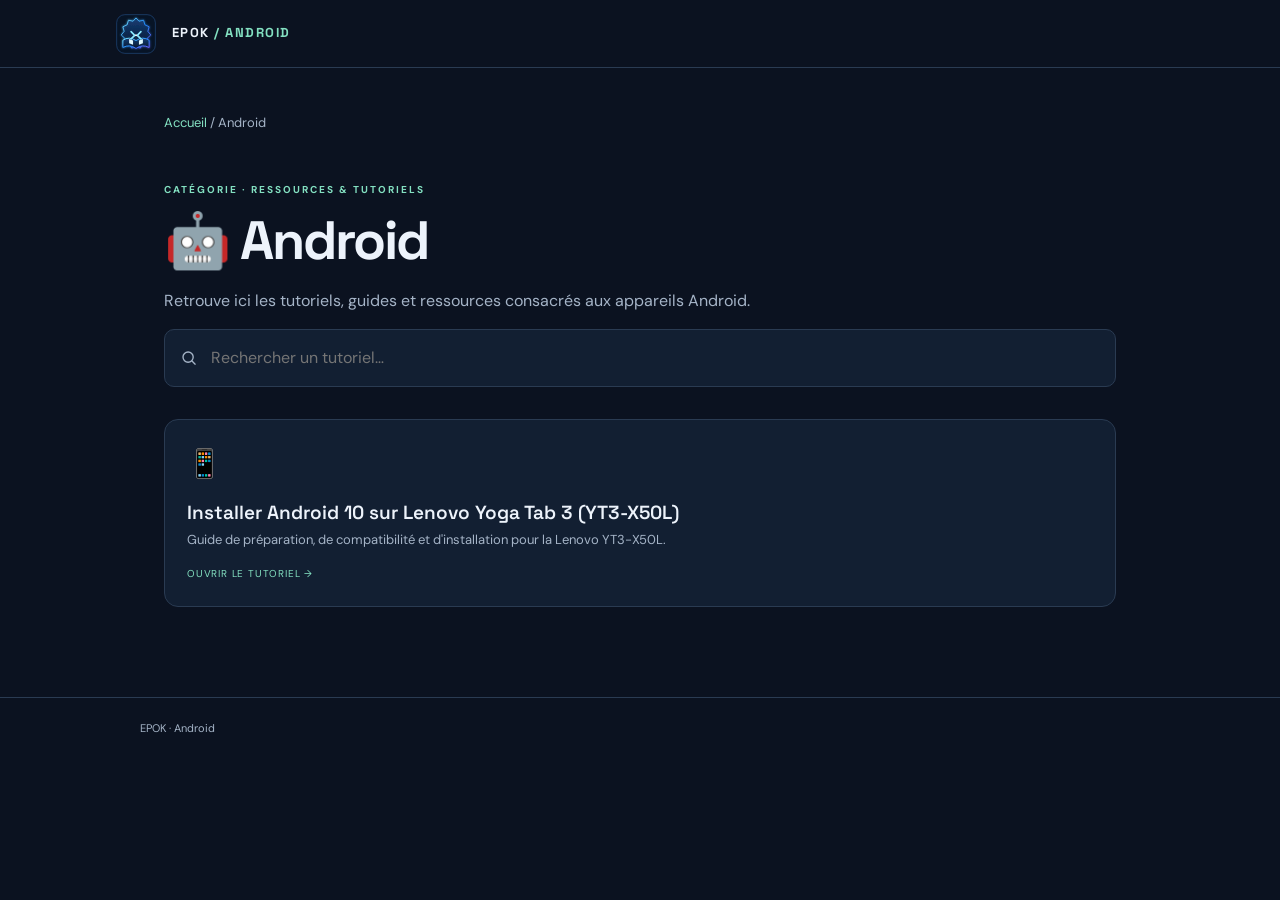
==== commit bab05d43: "Align search icon across portal pages" ====
--- a/android/index.html
+++ b/android/index.html
@@ -15,11 +15,11 @@
 .card h2{font:600 19px 'Space Grotesk';margin:13px 0 5px}.card p{font-size:13px;color:var(--muted);margin:0}
 .tag{display:inline-block;margin-top:15px;font-size:10px;color:var(--mint);letter-spacing:.8px;text-transform:uppercase}
 .search{position:relative;max-width:650px;margin-top:28px}.search input{width:100%;padding:15px 18px 15px 46px;border:1px solid var(--line);border-radius:10px;background:var(--panel);color:var(--txt);font:inherit;outline:none}
-.search input:focus{border-color:var(--mint)}.search span{position:absolute;left:16px;top:11px;color:var(--muted);font-size:21px}
+.search input:focus{border-color:var(--mint)}.search .search-icon{position:absolute;left:16px;top:50%;transform:translateY(-50%);width:18px;height:18px;color:var(--muted);display:block;pointer-events:none}
 .empty{display:none;color:var(--muted);padding:18px;border:1px dashed var(--line);border-radius:10px;margin-top:15px}
 footer{border-top:1px solid var(--line);padding:22px max(calc((100vw - 1000px)/2),24px);color:var(--muted);font-size:11px}</style></head>
 <body><header class="top"><a class="brand" href="../"><img class="logo-img" src="../assets/epok-logo.svg" alt="EPOK"> EPOK <span style="color:#83e0c1">/ ANDROID</span></a></header>
 <main><div class="crumb"><a href="../">Accueil</a> / Android</div><div class="eyebrow">CATÉGORIE · RESSOURCES & TUTORIELS</div><h1>🤖 Android</h1><p class="lead">Retrouve ici les tutoriels, guides et ressources consacrés aux appareils Android.</p>
-<label class="search"><span>⌕</span><input id="q" type="search" placeholder="Rechercher un tutoriel…" aria-label="Rechercher un tutoriel"></label>
+<label class="search"><svg class="search-icon" viewBox="0 0 24 24" aria-hidden="true" focusable="false"><circle cx="10.8" cy="10.8" r="6.8" fill="none" stroke="currentColor" stroke-width="1.8"/><path d="m16 16 4.2 4.2" fill="none" stroke="currentColor" stroke-width="1.8" stroke-linecap="round"/></svg><input id="q" type="search" placeholder="Rechercher un tutoriel…" aria-label="Rechercher un tutoriel"></label>
 <div class="grid" id="grid"><a class="card item" href="install_android-10_on_lenovo_YT3-X50L"><span class="ico">📱</span><h2>Installer Android 10 sur Lenovo Yoga Tab 3 (YT3-X50L)</h2><p>Guide de préparation, de compatibilité et d'installation pour la Lenovo YT3-X50L.</p><span class="tag">Ouvrir le tutoriel →</span></a></div><p class="empty" id="empty">Aucun résultat trouvé.</p></main><footer>EPOK · Android</footer>
 <script>const q=document.getElementById('q'),items=[...document.querySelectorAll('.item')],empty=document.getElementById('empty');q.addEventListener('input',()=>{let n=0;const v=q.value.toLocaleLowerCase('fr').trim();items.forEach(x=>{const ok=x.innerText.toLocaleLowerCase('fr').includes(v);x.style.display=ok?'block':'none';if(ok)n++});empty.style.display=n?'none':'block'});</script></body></html>
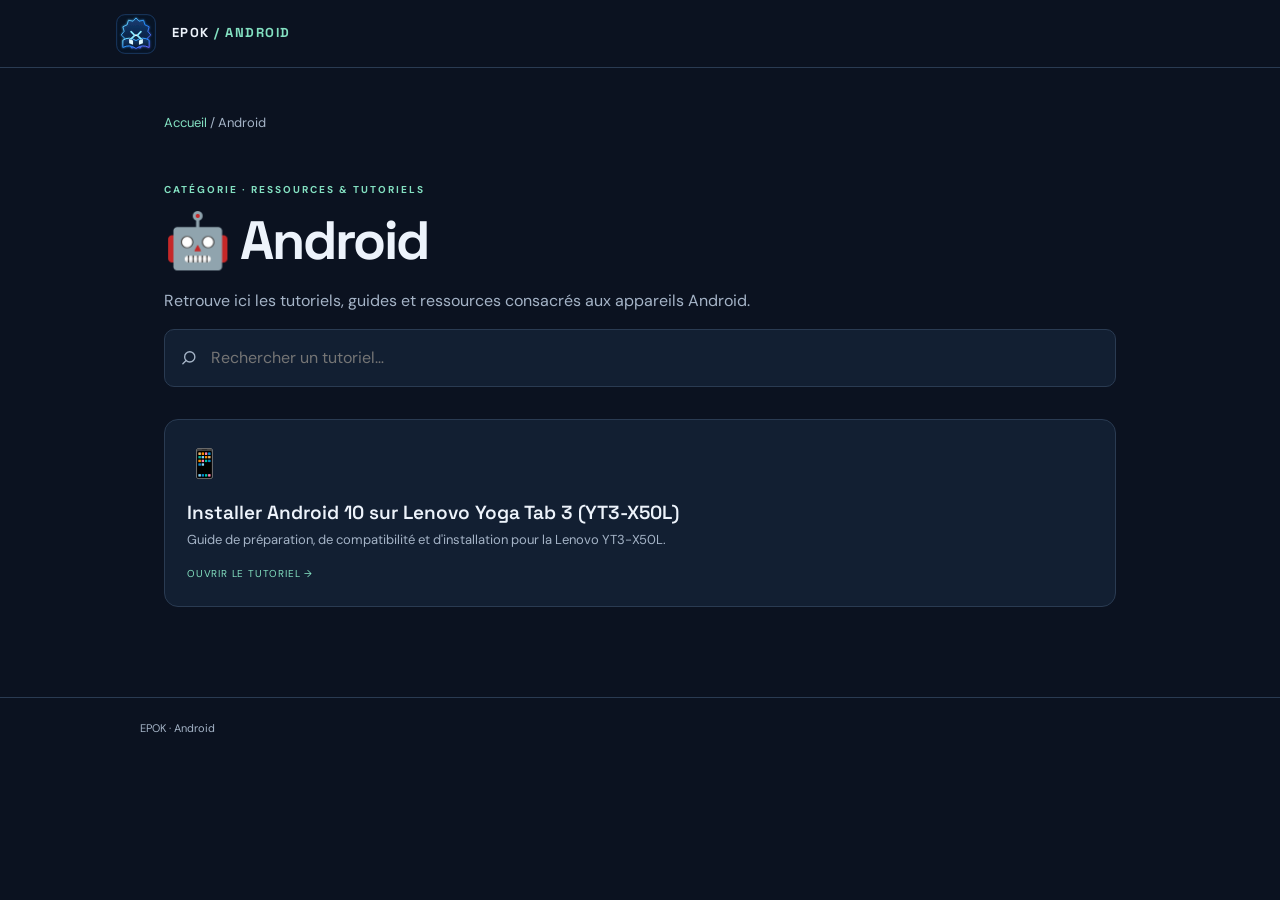
==== commit d51a9196: "Match search icon orientation to reference" ====
--- a/android/index.html
+++ b/android/index.html
@@ -20,6 +20,6 @@
 footer{border-top:1px solid var(--line);padding:22px max(calc((100vw - 1000px)/2),24px);color:var(--muted);font-size:11px}</style></head>
 <body><header class="top"><a class="brand" href="../"><img class="logo-img" src="../assets/epok-logo.svg" alt="EPOK"> EPOK <span style="color:#83e0c1">/ ANDROID</span></a></header>
 <main><div class="crumb"><a href="../">Accueil</a> / Android</div><div class="eyebrow">CATÉGORIE · RESSOURCES & TUTORIELS</div><h1>🤖 Android</h1><p class="lead">Retrouve ici les tutoriels, guides et ressources consacrés aux appareils Android.</p>
-<label class="search"><svg class="search-icon" viewBox="0 0 24 24" aria-hidden="true" focusable="false"><circle cx="10.8" cy="10.8" r="6.8" fill="none" stroke="currentColor" stroke-width="1.8"/><path d="m16 16 4.2 4.2" fill="none" stroke="currentColor" stroke-width="1.8" stroke-linecap="round"/></svg><input id="q" type="search" placeholder="Rechercher un tutoriel…" aria-label="Rechercher un tutoriel"></label>
+<label class="search"><svg class="search-icon" viewBox="0 0 24 24" aria-hidden="true" focusable="false"><circle cx="13" cy="10.5" r="6.8" fill="none" stroke="currentColor" stroke-width="1.8"/><path d="m8.2 15.3-4.4 4.4" fill="none" stroke="currentColor" stroke-width="1.8" stroke-linecap="round"/></svg><input id="q" type="search" placeholder="Rechercher un tutoriel…" aria-label="Rechercher un tutoriel"></label>
 <div class="grid" id="grid"><a class="card item" href="install_android-10_on_lenovo_YT3-X50L"><span class="ico">📱</span><h2>Installer Android 10 sur Lenovo Yoga Tab 3 (YT3-X50L)</h2><p>Guide de préparation, de compatibilité et d'installation pour la Lenovo YT3-X50L.</p><span class="tag">Ouvrir le tutoriel →</span></a></div><p class="empty" id="empty">Aucun résultat trouvé.</p></main><footer>EPOK · Android</footer>
 <script>const q=document.getElementById('q'),items=[...document.querySelectorAll('.item')],empty=document.getElementById('empty');q.addEventListener('input',()=>{let n=0;const v=q.value.toLocaleLowerCase('fr').trim();items.forEach(x=>{const ok=x.innerText.toLocaleLowerCase('fr').includes(v);x.style.display=ok?'block':'none';if(ok)n++});empty.style.display=n?'none':'block'});</script></body></html>
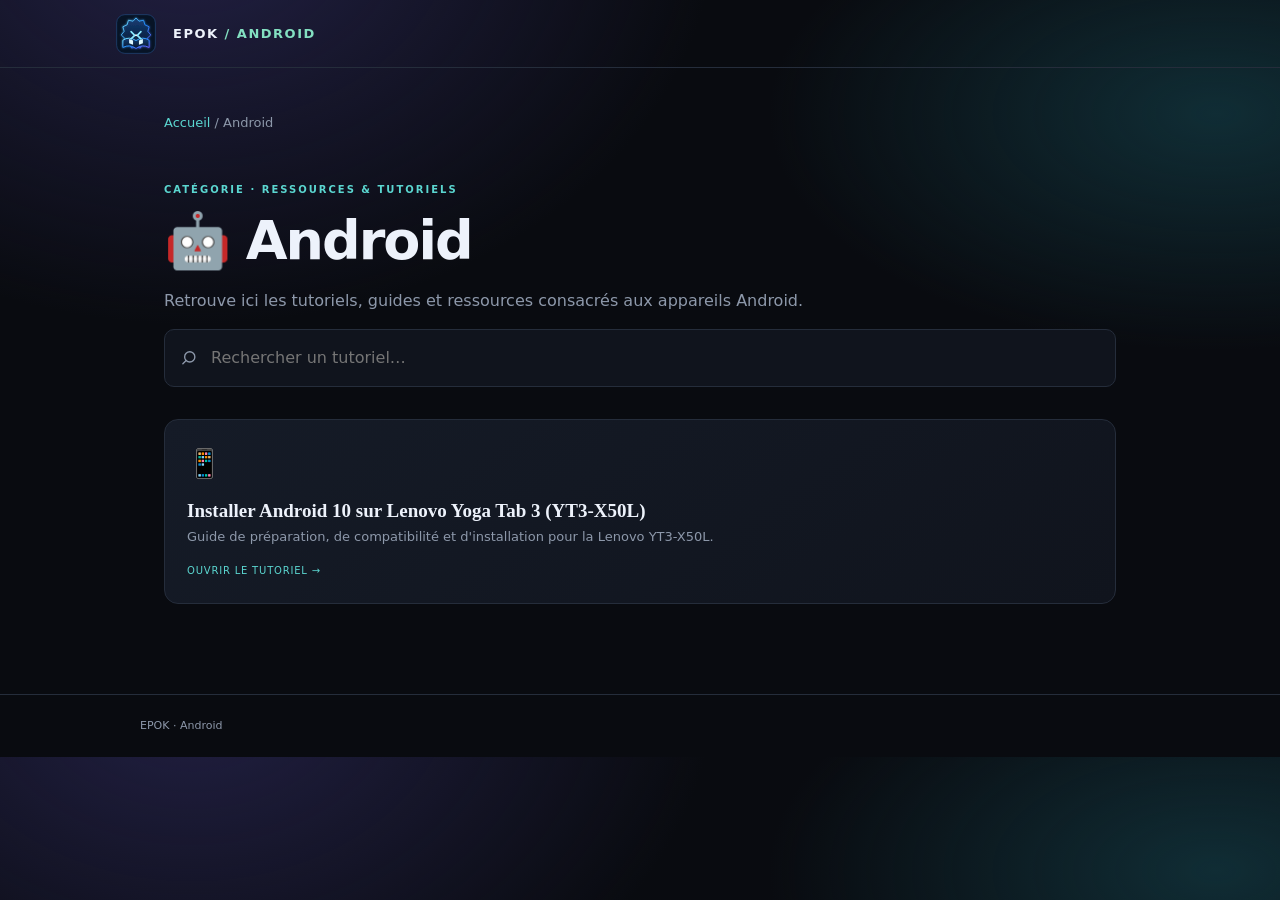
==== commit 4cb91ea0: "Harmonize page theme and typography with EPOK" ====
--- a/android/index.html
+++ b/android/index.html
@@ -1,20 +1,19 @@
 <!doctype html>
-<html lang="fr"><head><meta charset="utf-8"><meta name="viewport" content="width=device-width,initial-scale=1"><link rel="icon" type="image/svg+xml" href="../assets/epok-logo.svg"><meta name="theme-color" content="#0b1220"><meta name="description" content="Retrouve ici les tutoriels, guides et ressources consacrés aux appareils Android."><title>Android · EPOK</title><style>@import url('https://fonts.googleapis.com/css2?family=DM+Sans:wght@400;500;600;700&family=Space+Grotesk:wght@400;500;600;700&display=swap');
-:root{--bg:#0b1220;--panel:#121f32;--line:#2a3b52;--txt:#edf3fb;--muted:#a5b4c7;--mint:#83e0c1;--blue:#9abaff}
-*{box-sizing:border-box}body{margin:0;background:var(--bg);color:var(--txt);font:16px/1.6 'DM Sans',sans-serif}
+<html lang="fr"><head><meta charset="utf-8"><meta name="viewport" content="width=device-width,initial-scale=1"><link rel="icon" type="image/svg+xml" href="../assets/epok-logo.svg"><meta name="theme-color" content="#0b1220"><meta name="description" content="Retrouve ici les tutoriels, guides et ressources consacrés aux appareils Android."><title>Android · EPOK</title><style>:root{--bg:#090b10;--panel:#10141d;--line:#252d3b;--txt:#edf2fb;--muted:#8d98aa;--mint:#5bd6d0;--blue:#a8a0ff}
+*{box-sizing:border-box}body{margin:0;background:radial-gradient(ellipse at 15% -10%,#222044 0,transparent 34%),radial-gradient(ellipse at 95% 15%,#102d35 0,transparent 26%),var(--bg);color:var(--txt);font:16px/1.6 Inter,ui-sans-serif,system-ui,-apple-system,Segoe UI,sans-serif}
 .top{height:68px;padding:0 max(calc((100vw - 1050px)/2),24px);display:flex;align-items:center;border-bottom:1px solid var(--line)}
-a{color:inherit;text-decoration:none}.brand{font:700 13px 'Space Grotesk';letter-spacing:1.5px}
+a{color:inherit;text-decoration:none}.brand{font:700 13px Inter,ui-sans-serif,system-ui,-apple-system,Segoe UI,sans-serif;letter-spacing:1.5px}
 .logo{display:inline-grid;place-items:center;background:var(--mint);color:#10251f;width:29px;height:29px;border-radius:8px;margin-right:9px}
 .logo-img{width:42px;height:42px;object-fit:contain;margin-right:10px;vertical-align:middle}main{max-width:1000px;margin:auto;padding:45px 24px 90px}.crumb{font-size:13px;color:var(--muted)}.crumb a{color:var(--mint)}
 .eyebrow{font-size:10px;letter-spacing:2px;color:var(--mint);font-weight:700;margin-top:48px}
-h1{font:700 clamp(34px,6vw,54px)/1.15 'Space Grotesk';letter-spacing:-2px;margin:12px 0}
+h1{font:700 clamp(34px,6vw,54px)/1.15 Inter,ui-sans-serif,system-ui,-apple-system,Segoe UI,sans-serif;letter-spacing:-2px;margin:12px 0}
 .lead{color:var(--muted);max-width:680px}
 .grid{display:grid;grid-template-columns:repeat(auto-fit,minmax(230px,1fr));gap:14px;margin-top:32px}
-.card{display:block;padding:22px;background:var(--panel);border:1px solid var(--line);border-radius:14px;min-height:155px;transition:.2s}
+.card{display:block;padding:22px;background:linear-gradient(145deg,#151b27,#10141d);border:1px solid var(--line);border-radius:14px;min-height:155px;transition:.2s}
 .card:hover{border-color:var(--mint);transform:translateY(-2px)}.ico{font-size:28px}
-.card h2{font:600 19px 'Space Grotesk';margin:13px 0 5px}.card p{font-size:13px;color:var(--muted);margin:0}
+.card h2{font:600 19px Inter;margin:13px 0 5px}.card p{font-size:13px;color:var(--muted);margin:0}
 .tag{display:inline-block;margin-top:15px;font-size:10px;color:var(--mint);letter-spacing:.8px;text-transform:uppercase}
-.search{position:relative;max-width:650px;margin-top:28px}.search input{width:100%;padding:15px 18px 15px 46px;border:1px solid var(--line);border-radius:10px;background:var(--panel);color:var(--txt);font:inherit;outline:none}
+.search{position:relative;max-width:650px;margin-top:28px}.search input{width:100%;padding:15px 18px 15px 46px;border:1px solid var(--line);border-radius:10px;background:#10141d;color:var(--txt);font:inherit;outline:none}
 .search input:focus{border-color:var(--mint)}.search .search-icon{position:absolute;left:16px;top:50%;transform:translateY(-50%);width:18px;height:18px;color:var(--muted);display:block;pointer-events:none}
 .empty{display:none;color:var(--muted);padding:18px;border:1px dashed var(--line);border-radius:10px;margin-top:15px}
 footer{border-top:1px solid var(--line);padding:22px max(calc((100vw - 1000px)/2),24px);color:var(--muted);font-size:11px}</style></head>
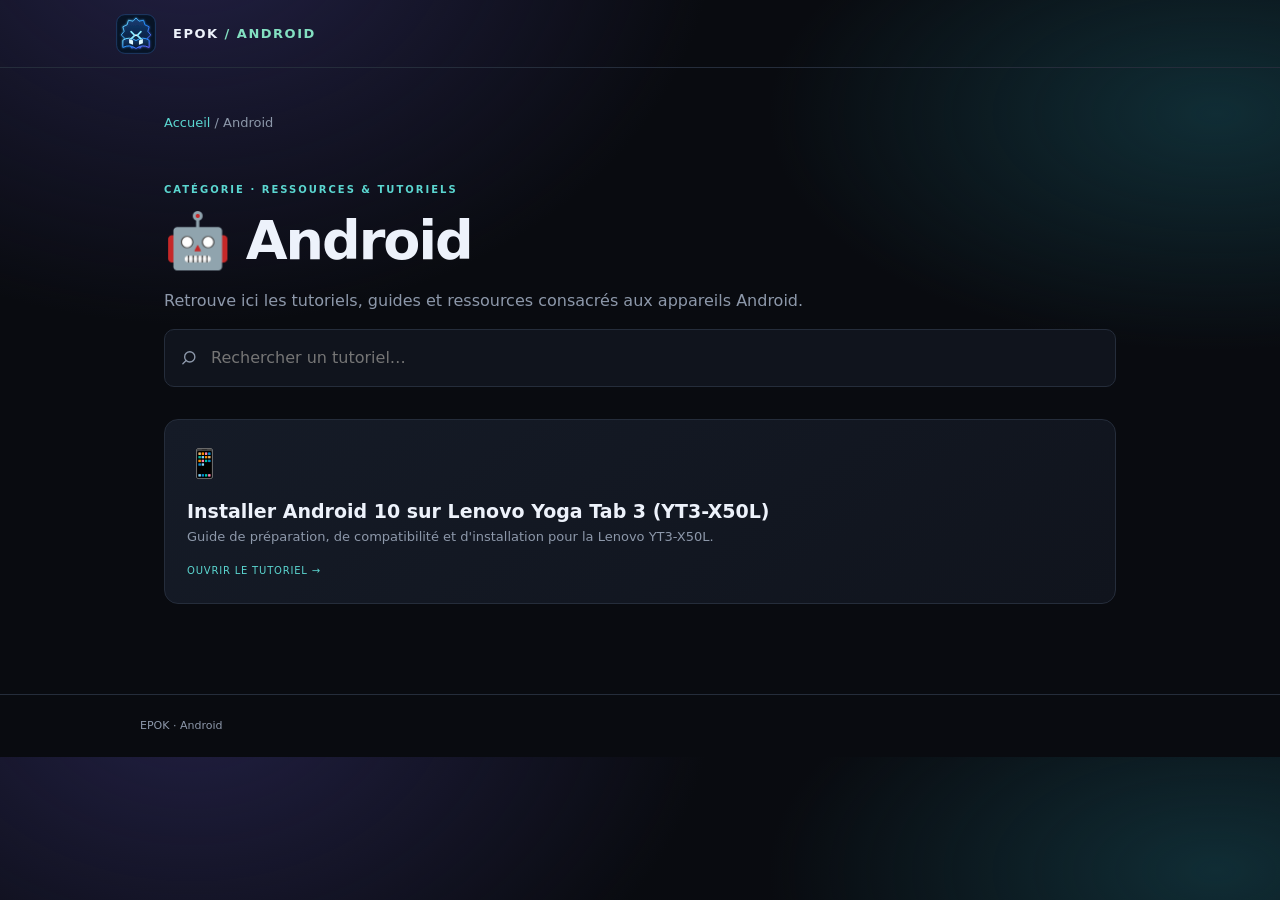
==== commit 4593778f: "Unify typography with EPOK Social font stack" ====
--- a/android/index.html
+++ b/android/index.html
@@ -11,7 +11,7 @@
 .grid{display:grid;grid-template-columns:repeat(auto-fit,minmax(230px,1fr));gap:14px;margin-top:32px}
 .card{display:block;padding:22px;background:linear-gradient(145deg,#151b27,#10141d);border:1px solid var(--line);border-radius:14px;min-height:155px;transition:.2s}
 .card:hover{border-color:var(--mint);transform:translateY(-2px)}.ico{font-size:28px}
-.card h2{font:600 19px Inter;margin:13px 0 5px}.card p{font-size:13px;color:var(--muted);margin:0}
+.card h2{font:600 19px Inter,ui-sans-serif,system-ui,-apple-system,Segoe UI,sans-serif;margin:13px 0 5px}.card p{font-size:13px;color:var(--muted);margin:0}
 .tag{display:inline-block;margin-top:15px;font-size:10px;color:var(--mint);letter-spacing:.8px;text-transform:uppercase}
 .search{position:relative;max-width:650px;margin-top:28px}.search input{width:100%;padding:15px 18px 15px 46px;border:1px solid var(--line);border-radius:10px;background:#10141d;color:var(--txt);font:inherit;outline:none}
 .search input:focus{border-color:var(--mint)}.search .search-icon{position:absolute;left:16px;top:50%;transform:translateY(-50%);width:18px;height:18px;color:var(--muted);display:block;pointer-events:none}
